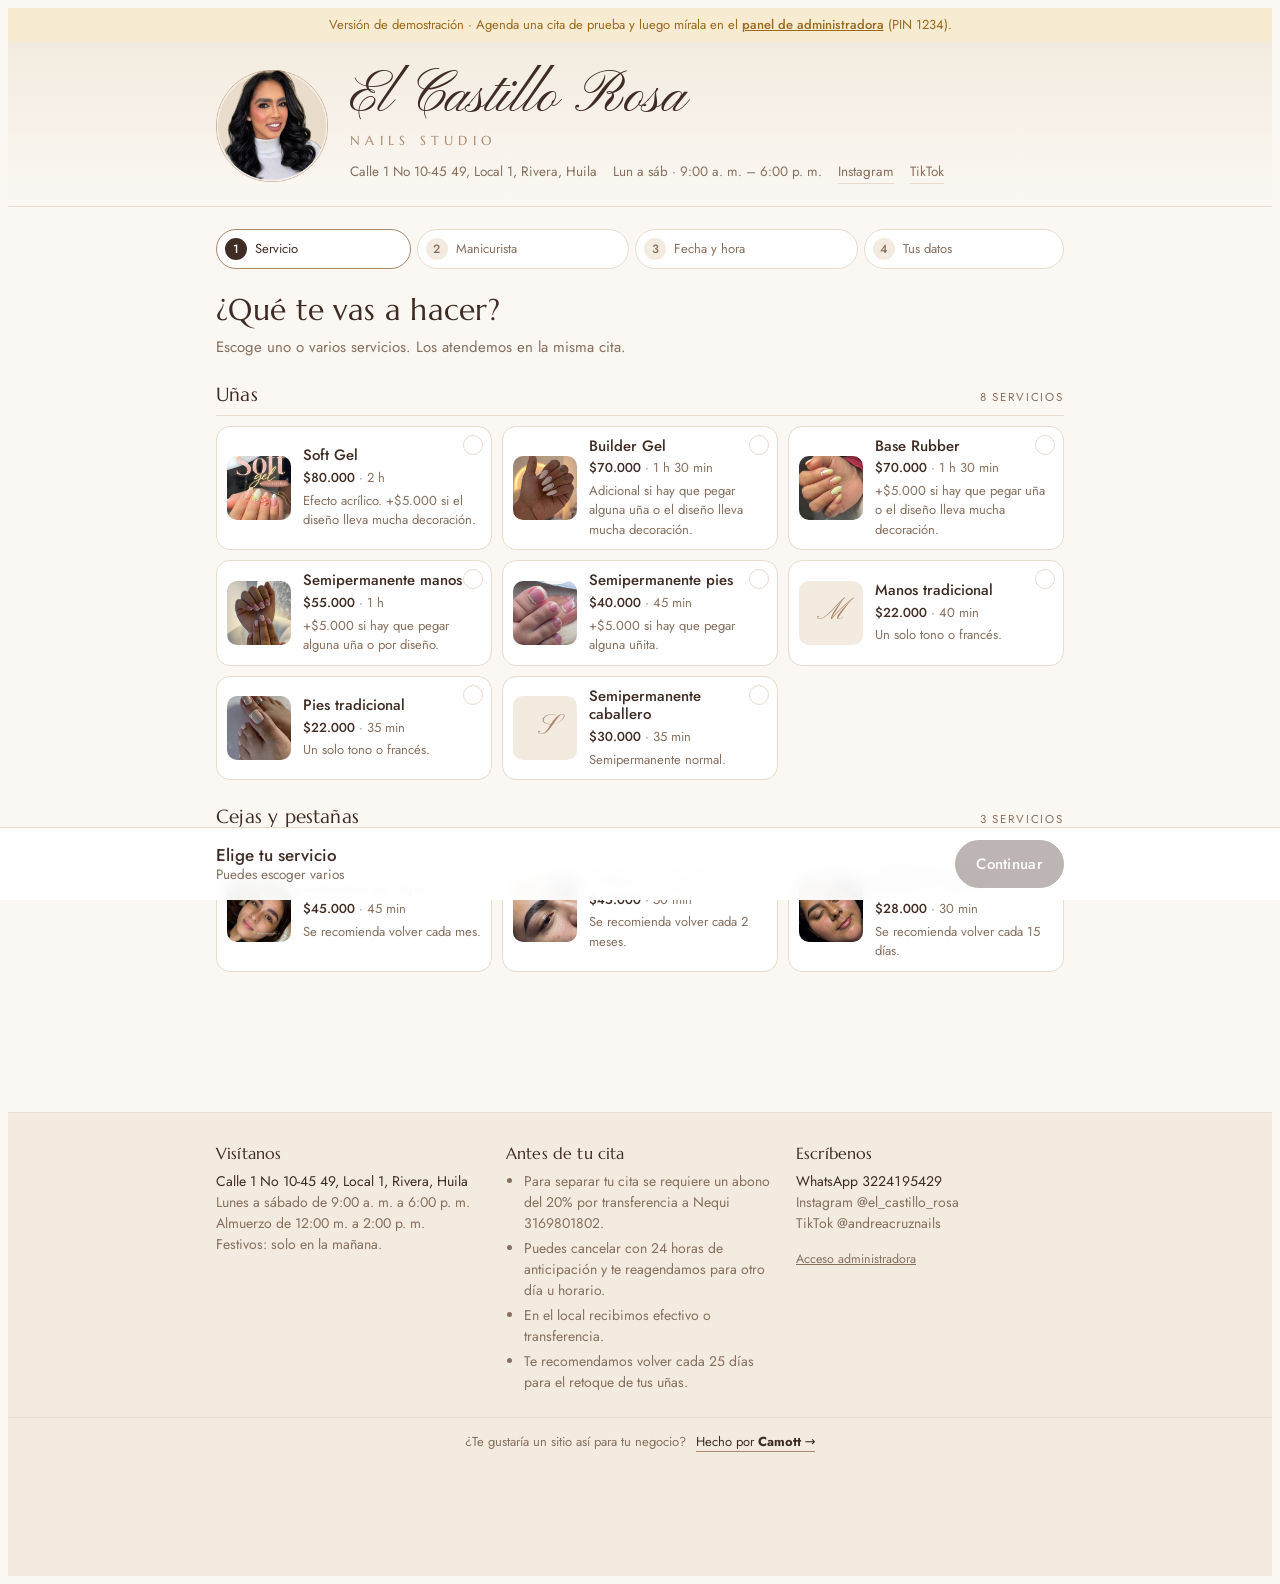
==== index.html @ effc05ff "Add files via upload" ====
<!doctype html>
<html lang="es">
<head>
<meta charset="utf-8">
<meta name="viewport" content="width=device-width,initial-scale=1,viewport-fit=cover">
<title>El Castillo Rosa</title>
<meta name="claude:viewport-fit-sides" content="cover">
<meta name="description" content="Agenda tu cita en El Castillo Rosa Nails Studio, Rivera, Huila. Uñas, cejas y pestañas.">
<link rel="icon" href="img/logo-web.png">
<link rel="preconnect" href="https://fonts.googleapis.com">
<link rel="preconnect" href="https://fonts.gstatic.com" crossorigin>
<link rel="stylesheet" href="https://fonts.googleapis.com/css2?family=Jost:wght@400;500;600&family=Marcellus&family=Pinyon+Script&display=swap">
<link rel="stylesheet" href="styles.css">
<style>
  .wrap { max-width: 880px; margin: 0 auto; padding-left: max(16px, env(safe-area-inset-left, 0px)); padding-right: max(16px, env(safe-area-inset-right, 0px)); }
  /* ---------- encabezado ---------- */
  .hero { background: linear-gradient(180deg, var(--linen), var(--bg)); border-bottom: 1px solid var(--line); }
  .hero .wrap { display: grid; grid-template-columns: auto 1fr; gap: 22px; align-items: center; padding-block: 26px 22px; }
  .hero img { width: 112px; height: auto; display: block; }
  .brand { font-family: var(--f-script); font-size: clamp(40px, 9vw, 58px); line-height: 1; color: var(--ink); }
  .brand-sub { font-family: var(--f-display); letter-spacing: .42em; font-size: 12.5px; color: var(--accent); margin-top: 6px; text-transform: uppercase; }
  .hero-meta { display: flex; flex-wrap: wrap; gap: 6px 16px; margin-top: 12px; font-size: 13.5px; color: var(--muted); }
  .hero-meta a { text-decoration: none; border-bottom: 1px solid var(--line); }
  @media (max-width: 520px) { .hero .wrap { grid-template-columns: 1fr; justify-items: center; text-align: center; } .hero-meta { justify-content: center; } .hero img { width: 104px; } }

  /* ---------- pasos ---------- */
  .steps { display: flex; gap: 6px; margin: 22px 0 18px; overflow-x: auto; scrollbar-width: none; }
  .steps::-webkit-scrollbar { display: none; }
  .step { flex: 1 0 auto; white-space: nowrap; display: flex; align-items: center; gap: 8px; font-size: 13px; color: var(--muted); padding: 8px 12px 8px 8px; border-radius: 999px; border: 1px solid var(--line); background: var(--surface); }
  .step b { width: 22px; height: 22px; border-radius: 50%; display: grid; place-items: center; font-weight: 500; font-size: 12px; background: var(--linen); }
  .step.on { color: var(--ink); border-color: var(--accent); }
  .step.on b { background: var(--ink); color: var(--bg); }
  .step.done b { background: var(--accent); color: var(--accent-ink); }
  h2.title { font-size: clamp(24px, 5vw, 30px); }
  .lead { color: var(--muted); margin-top: 4px; }
  main { padding-bottom: 140px; }
  .panel { display: grid; gap: 22px; }

  /* servicios */
  .cat-title { display: flex; align-items: baseline; justify-content: space-between; border-bottom: 1px solid var(--line); padding-bottom: 6px; margin-bottom: 10px; }
  .cat-title h3 { font-size: 19px; }
  .svc-list { display: grid; grid-template-columns: repeat(auto-fill, minmax(250px, 1fr)); gap: 10px; }
  .svc { position: relative; display: grid; grid-template-columns: 64px 1fr; gap: 12px; align-items: center; padding: 10px; border: 1px solid var(--line); border-radius: var(--r);
    background: var(--surface); cursor: pointer; text-align: left; transition: border-color .15s, box-shadow .15s; }
  .svc:hover { border-color: var(--beige); }
  .svc[aria-pressed="true"] { border-color: var(--ink); box-shadow: var(--shadow); }
  .svc .ph { width: 64px; height: 64px; border-radius: 10px; object-fit: cover; background: var(--linen); display: grid; place-items: center; font-family: var(--f-script); font-size: 30px; color: var(--accent); }
  .svc > span:nth-of-type(2) { min-width: 0; padding-right: 18px; }
  .svc .nm { display: block; font-weight: 500; line-height: 1.25; }
  .svc .mt { display: block; font-size: 13px; color: var(--muted); margin-top: 3px; }
  .svc .pr { font-variant-numeric: tabular-nums; color: var(--ink); font-weight: 500; }
  .svc .tick { position: absolute; top: 8px; right: 8px; width: 20px; height: 20px; border-radius: 50%; border: 1.5px solid var(--line); display: grid; place-items: center; font-size: 12px; color: transparent; }
  .svc[aria-pressed="true"] .tick { background: var(--ink); border-color: var(--ink); color: var(--bg); }
  .note { font-size: 13px; color: var(--muted); background: var(--linen); padding: 10px 12px; border-radius: 10px; }
  .retiros { display: flex; flex-wrap: wrap; gap: 8px; }
  .opt { border: 1px solid var(--line); background: var(--surface); padding: 9px 14px; border-radius: 999px; cursor: pointer; font-size: 14px; }
  .opt[aria-pressed="true"] { background: var(--ink); color: var(--bg); border-color: var(--ink); }

  /* diseños */
  .designs { display: grid; grid-template-columns: repeat(auto-fill, minmax(150px, 1fr)); gap: 12px; }
  .dz { border: 1px solid var(--line); border-radius: var(--r); overflow: hidden; background: var(--surface); cursor: pointer; text-align: left; padding: 0; display: grid; }
  .dz img { width: 100%; aspect-ratio: 4/5; object-fit: cover; display: block; max-width: 100%; }
  .dz .cap { padding: 9px 11px; font-size: 13.5px; line-height: 1.3; display: grid; gap: 4px; }
  .dz[aria-pressed="true"] { outline: 2px solid var(--ink); outline-offset: -2px; box-shadow: var(--shadow); }
  .dz .blank { aspect-ratio: 4/5; display: grid; place-items: center; background: var(--linen); font-family: var(--f-display); font-size: 15px; color: var(--muted); padding: 14px; text-align: center; }

  /* equipo */
  .team { display: grid; grid-template-columns: repeat(auto-fill, minmax(180px, 1fr)); gap: 10px; }
  .mem { border: 1px solid var(--line); background: var(--surface); border-radius: var(--r); padding: 14px; display: flex; gap: 12px; align-items: center; cursor: pointer; text-align: left; }
  .mem[aria-pressed="true"] { border-color: var(--ink); box-shadow: var(--shadow); }
  .av { width: 42px; height: 42px; border-radius: 50%; display: grid; place-items: center; background: var(--beige); font-family: var(--f-display); font-size: 17px; flex: none; }
  .mem small { display: block; color: var(--muted); font-size: 12.5px; }

  /* fechas y horas */
  .dates { display: flex; gap: 8px; overflow-x: auto; padding: 4px 2px 10px; scroll-snap-type: x proximity; }
  .date { flex: none; width: 66px; padding: 10px 0 9px; border-radius: 14px; border: 1px solid var(--line); background: var(--surface); cursor: pointer; display: grid; justify-items: center; gap: 1px; scroll-snap-align: start; }
  .date .d { font-family: var(--f-display); font-size: 22px; line-height: 1.1; }
  .date small { font-size: 11.5px; color: var(--muted); text-transform: uppercase; letter-spacing: .06em; }
  .date[aria-pressed="true"] { background: var(--ink); color: var(--bg); border-color: var(--ink); }
  .date[aria-pressed="true"] small { color: var(--bg); opacity: .8; }
  .date[disabled] { opacity: .35; cursor: not-allowed; }
  .date .fest { font-size: 9.5px; color: var(--rose); letter-spacing: .04em; }
  .slots-group h4 { font-family: var(--f-body); font-size: 12px; letter-spacing: .14em; text-transform: uppercase; color: var(--muted); margin-bottom: 8px; font-weight: 500; }
  .slots { display: grid; grid-template-columns: repeat(auto-fill, minmax(96px, 1fr)); gap: 8px; }
  .slot { padding: 10px 6px; border: 1px solid var(--line); border-radius: 10px; background: var(--surface); cursor: pointer; font-variant-numeric: tabular-nums; font-size: 14px; }
  .slot[aria-pressed="true"] { background: var(--ink); color: var(--bg); border-color: var(--ink); }
  .slot[disabled] { text-decoration: line-through; opacity: .38; cursor: not-allowed; background: transparent; }
  .empty { padding: 22px; text-align: center; border: 1px dashed var(--line); border-radius: var(--r); color: var(--muted); }

  /* datos y resumen */
  .form { display: grid; grid-template-columns: 1fr 1fr; gap: 14px; }
  .form .full { grid-column: 1 / -1; }
  @media (max-width: 560px) { .form { grid-template-columns: 1fr; } }
  .summary { border: 1px solid var(--line); border-radius: var(--r); background: var(--surface); overflow: hidden; }
  .summary .row { display: flex; justify-content: space-between; gap: 14px; padding: 11px 16px; border-bottom: 1px solid var(--line); }
  .summary .row:last-child { border-bottom: 0; }
  .summary .row span:first-child { color: var(--muted); }
  .summary .row span:last-child { text-align: right; min-width: 0; }
  .summary .total { background: var(--linen); font-weight: 500; }
  .check { display: flex; gap: 10px; align-items: flex-start; font-size: 14px; }
  .check input { margin-top: 3px; width: 18px; height: 18px; accent-color: var(--ink); flex: none; }

  /* barra inferior */
  .bar { position: fixed; left: 0; right: 0; bottom: 0; background: color-mix(in srgb, var(--surface) 94%, transparent); backdrop-filter: blur(10px);
    border-top: 1px solid var(--line); z-index: 20; padding-bottom: env(safe-area-inset-bottom, 0px); }
  .bar .wrap { display: flex; gap: 12px; align-items: center; padding-block: 12px; }
  .bar .sum { flex: 1; min-width: 0; font-size: 13.5px; color: var(--muted); line-height: 1.3; }
  .bar .sum b { display: block; color: var(--ink); font-size: 17px; font-weight: 500; font-variant-numeric: tabular-nums; }

  /* éxito */
  .done { text-align: center; display: grid; gap: 14px; justify-items: center; padding-top: 10px; }
  .done .seal { width: 76px; height: 76px; border-radius: 50%; display: grid; place-items: center; background: var(--linen); font-size: 34px; color: var(--accent); }
  .pay { width: 100%; max-width: 460px; border: 1px solid var(--line); border-radius: var(--r); background: var(--surface); padding: 18px; display: grid; gap: 10px; text-align: left; }
  .pay .amount { font-family: var(--f-display); font-size: 34px; }
  .copy { display: flex; gap: 8px; align-items: center; justify-content: space-between; background: var(--linen); border-radius: 10px; padding: 8px 8px 8px 14px; }
  .copy code { font-family: var(--f-body); font-size: 18px; letter-spacing: .06em; font-variant-numeric: tabular-nums; user-select: all; }

  footer { border-top: 1px solid var(--line); background: var(--linen); }
  .credit { border-top: 1px solid var(--line); padding-bottom: 110px; }
  .credit .wrap { display: flex; flex-wrap: wrap; justify-content: center; gap: 4px 10px; padding-block: 14px; font-size: 13px; color: var(--muted); text-align: center; }
  .credit a { color: var(--ink); text-decoration: none; border-bottom: 1px solid var(--accent); }
  .credit a:hover { color: var(--accent); }
  footer > .wrap:first-child { padding-block: 28px 24px; display: grid; grid-template-columns: repeat(auto-fit, minmax(220px, 1fr)); gap: 22px; font-size: 14px; }
  footer h4 { font-size: 16px; margin-bottom: 6px; }
  footer ul { margin: 0; padding-left: 18px; color: var(--muted); display: grid; gap: 4px; }
  footer .admin { font-size: 12.5px; color: var(--muted); }
</style>
</head>
<body>
<div class="demo-bar" id="demoBar" hidden>Versión de demostración · Agenda una cita de prueba y luego mírala en el <a href="admin.html" style="font-weight:500">panel de administradora</a> (PIN 1234).</div>

<header class="hero">
  <div class="wrap">
    <img src="img/logo-web.png" alt="Logo de El Castillo Rosa" width="112" height="118">
    <div>
      <div class="brand">El Castillo Rosa</div>
      <div class="brand-sub">Nails Studio</div>
      <div class="hero-meta">
        <span id="hDir"></span>
        <span>Lun a sáb · 9:00 a. m. – 6:00 p. m.</span>
        <a id="hIg" target="_blank" rel="noopener">Instagram</a>
        <a id="hTk" target="_blank" rel="noopener">TikTok</a>
      </div>
    </div>
  </div>
</header>

<main class="wrap">
  <nav class="steps" id="steps" aria-label="Pasos para agendar"></nav>
  <section class="panel" id="panel" aria-live="polite"></section>
</main>

<div class="bar" id="bar">
  <div class="wrap">
    <div class="sum" id="barSum"></div>
    <button class="btn ghost" id="btnBack" type="button">Atrás</button>
    <button class="btn" id="btnNext" type="button">Continuar</button>
  </div>
</div>

<footer>
  <div class="wrap">
    <div>
      <h4>Visítanos</h4>
      <p id="fDir"></p>
      <p class="muted">Lunes a sábado de 9:00 a. m. a 6:00 p. m.<br>Almuerzo de 12:00 m. a 2:00 p. m.<br>Festivos: solo en la mañana.</p>
    </div>
    <div>
      <h4>Antes de tu cita</h4>
      <ul id="fRules"></ul>
    </div>
    <div>
      <h4>Escríbenos</h4>
      <p>WhatsApp <span class="num" id="fWa"></span></p>
      <p class="muted">Instagram @<span id="fIg"></span><br>TikTok @<span id="fTk"></span></p>
      <p style="margin-top:14px"><a class="admin" href="admin.html">Acceso administradora</a></p>
    </div>
  </div>
  <div class="credit">
    <div class="wrap">
      <span>¿Te gustaría un sitio así para tu negocio?</span>
      <a href="https://camott.com" target="_blank" rel="noopener">Hecho por <b>Camott</b> →</a>
    </div>
  </div>
</footer>
<div class="toast" id="toast" role="status"></div>

<script src="config.js"></script>
<script src="core.js"></script>
<script>
(function () {
  const C = CR_CONFIG, N = C.negocio, $ = (s) => document.querySelector(s);
  const S = { servicios: [], retiro: "", diseno: "", disenoNota: "", staff: "any", fecha: "", hora: "", staffAsignada: "", nombre: "", telefono: "", notas: "", acepta: false };
  let paso = 0, ocupado = [], enviando = false;

  /* textos fijos */
  $("#demoBar").hidden = !CR.demo;
  $("#hDir").textContent = `${N.direccion}, ${N.ciudad}`; $("#fDir").textContent = `${N.direccion}, ${N.ciudad}`;
  $("#hIg").href = `https://instagram.com/${N.instagram}`; $("#hTk").href = `https://tiktok.com/@${N.tiktok}`;
  $("#fWa").textContent = N.whatsapp; $("#fIg").textContent = N.instagram; $("#fTk").textContent = N.tiktok;
  $("#fRules").innerHTML = [
    `Para separar tu cita se requiere un abono del ${N.abonoPct}% por transferencia a Nequi ${N.nequi}.`,
    `Puedes cancelar con ${N.cancelacionHoras} horas de anticipación y te reagendamos para otro día u horario.`,
    "En el local recibimos efectivo o transferencia.",
    "Te recomendamos volver cada 25 días para el retoque de tus uñas."
  ].map((t) => `<li>${CR.esc(t)}</li>`).join("");

  const toast = (t) => { const e = $("#toast"); e.textContent = t; e.classList.add("show"); clearTimeout(e._t); e._t = setTimeout(() => e.classList.remove("show"), 2600); };
  const llevaDiseno = () => S.servicios.some((id) => (CR.servicio(id) || {}).disenos);
  const llevaUnas = () => S.servicios.some((id) => (CR.servicio(id) || {}).cat === "Uñas");
  const pasos = () => ["servicio", ...(llevaDiseno() ? ["diseno"] : []), "manicurista", "horario", "datos"];
  const NOMBRES = { servicio: "Servicio", diseno: "Diseño", manicurista: "Manicurista", horario: "Fecha y hora", datos: "Tus datos" };
  const calc = () => CR.calcular(S.servicios, llevaUnas() ? S.retiro : "");
  const iniciales = (n) => n.split(" ").map((x) => x[0]).slice(0, 2).join("");

  function render() {
    const ps = pasos(); if (paso >= ps.length) paso = ps.length - 1;
    $("#steps").innerHTML = ps.map((p, i) => `<div class="step ${i === paso ? "on" : i < paso ? "done" : ""}"><b>${i < paso ? "✓" : i + 1}</b>${NOMBRES[p]}</div>`).join("");
    const k = ps[paso];
    ({ servicio: vServicio, diseno: vDiseno, manicurista: vEquipo, horario: vHorario, datos: vDatos })[k]();
    barra();
  }
  function barra() {
    const c = calc(), k = pasos()[paso];
    $("#barSum").innerHTML = S.servicios.length
      ? `<b>${CR.money(c.precio)}</b>${S.servicios.length} servicio${S.servicios.length > 1 ? "s" : ""} · ${CR.dur(c.min)}`
      : `<b>Elige tu servicio</b>Puedes escoger varios`;
    $("#btnBack").hidden = paso === 0;
    const ok = { servicio: S.servicios.length > 0, diseno: !!S.diseno, manicurista: !!S.staff, horario: !!S.hora, datos: S.nombre.trim().length > 1 && CR.tel(S.telefono).length === 10 && S.acepta }[k];
    $("#btnNext").disabled = !ok || enviando;
    $("#btnNext").textContent = k === "datos" ? (enviando ? "Agendando…" : "Agendar cita") : "Continuar";
  }

  /* ---------- paso: servicio ---------- */
  function vServicio() {
    const cats = [...new Set(CR.cat.servicios.filter((s) => s.activo !== false).map((s) => s.cat))];
    let h = `<div><h2 class="title">¿Qué te vas a hacer?</h2><p class="lead">Escoge uno o varios servicios. Los atendemos en la misma cita.</p></div>`;
    cats.forEach((cat) => {
      const list = CR.cat.servicios.filter((s) => s.cat === cat && s.activo !== false);
      h += `<div><div class="cat-title"><h3>${CR.esc(cat)}</h3><span class="eyebrow">${list.length} servicios</span></div><div class="svc-list">`;
      list.forEach((s) => {
        const on = S.servicios.includes(s.id);
        h += `<button type="button" class="svc" data-svc="${s.id}" aria-pressed="${on}">
          ${s.foto ? `<img class="ph" src="${CR.esc(s.foto)}" alt="" loading="lazy">` : `<span class="ph" aria-hidden="true">${CR.esc(s.nombre[0])}</span>`}
          <span><span class="nm">${CR.esc(s.nombre)}</span><span class="mt"><span class="pr">${CR.money(s.precio)}</span> · ${CR.dur(+s.min)}</span>
          ${s.nota ? `<span class="mt" style="display:block">${CR.esc(s.nota)}</span>` : ""}</span>
          <span class="tick" aria-hidden="true">✓</span></button>`;
      });
      h += `</div></div>`;
    });
    if (llevaUnas()) {
      h += `<div><div class="cat-title"><h3>¿Necesitas retiro?</h3></div><div class="retiros">` +
        CR.cat.retiros.map((r) => `<button type="button" class="opt" data-ret="${r.id}" aria-pressed="${S.retiro === r.id}">${CR.esc(r.nombre)}${r.precio ? ` · ${CR.money(r.precio)}` : ""}</button>`).join("") +
        `</div></div>`;
    }
    $("#panel").innerHTML = h;
    $("#panel").querySelectorAll("[data-svc]").forEach((b) => (b.onclick = () => {
      const id = b.dataset.svc; S.servicios = S.servicios.includes(id) ? S.servicios.filter((x) => x !== id) : [...S.servicios, id];
      if (!llevaDiseno()) { S.diseno = ""; } S.hora = ""; render();
    }));
    $("#panel").querySelectorAll("[data-ret]").forEach((b) => (b.onclick = () => { S.retiro = b.dataset.ret; S.hora = ""; render(); }));
  }

  /* ---------- paso: diseño ---------- */
  function vDiseno() {
    let h = `<div><h2 class="title">Escoge tu diseño</h2><p class="lead">Son trabajos reales del salón. Los diseños con mucha decoración pueden tener un adicional de $5.000 que se confirma en el local.</p></div><div class="designs">`;
    CR.cat.disenos.forEach((d) => {
      h += `<button type="button" class="dz" data-dz="${d.id}" aria-pressed="${S.diseno === d.id}"><img src="${CR.esc(d.foto)}" alt="${CR.esc(d.nombre)}" loading="lazy">
        <span class="cap">${CR.esc(d.nombre)}${d.deco ? `<span class="chip warn">Puede tener adicional</span>` : ""}</span></button>`;
    });
    h += `<button type="button" class="dz" data-dz="sencillo" aria-pressed="${S.diseno === "sencillo"}"><span class="blank">Un solo tono o francés</span><span class="cap">Sencillo, sin decoración</span></button>
      <button type="button" class="dz" data-dz="propio" aria-pressed="${S.diseno === "propio"}"><span class="blank">Tengo mi propia referencia</span><span class="cap">La envías por WhatsApp</span></button></div>
      <div class="field" ${S.diseno === "propio" ? "" : "hidden"} id="refBox"><label for="refNota">Cuéntanos tu idea (colores, forma, largo)</label>
      <textarea class="input" id="refNota" placeholder="Ej.: almendradas, tono nude con francés dorado">${CR.esc(S.disenoNota)}</textarea></div>`;
    $("#panel").innerHTML = h;
    $("#panel").querySelectorAll("[data-dz]").forEach((b) => (b.onclick = () => { S.diseno = b.dataset.dz; render(); if (S.diseno === "propio") $("#refNota").focus(); }));
    const t = $("#refNota"); if (t) t.oninput = () => (S.disenoNota = t.value);
  }

  /* ---------- paso: manicurista ---------- */
  function vEquipo() {
    const eq = CR.cat.equipo.filter((m) => m.activa !== false);
    let h = `<div><h2 class="title">¿Con quién te quieres atender?</h2><p class="lead">Elige a tu manicurista de confianza. Si ya tiene una cita a esa hora, el horario aparecerá ocupado.</p></div><div class="team">
      <button type="button" class="mem" data-mem="any" aria-pressed="${S.staff === "any"}"><span class="av">✦</span><span>La que esté disponible<small>Te mostramos más horarios</small></span></button>`;
    eq.forEach((m) => { h += `<button type="button" class="mem" data-mem="${m.id}" aria-pressed="${S.staff === m.id}"><span class="av">${CR.esc(iniciales(m.nombre))}</span><span>${CR.esc(m.nombre)}<small>${diasTexto(m.dias)}</small></span></button>`; });
    $("#panel").innerHTML = h + "</div>";
    $("#panel").querySelectorAll("[data-mem]").forEach((b) => (b.onclick = () => { S.staff = b.dataset.mem; S.hora = ""; render(); }));
  }
  function diasTexto(d) { d = (d || []).slice().sort(); if (d.join() === "1,2,3,4,5,6") return "Lunes a sábado"; return d.map((x) => CR.DIAS_C[x]).join(", "); }

  /* ---------- paso: horario ---------- */
  async function vHorario() {
    const c = calc();
    const dias = [];
    for (let i = 0; i <= C.horario.diasAdelante; i++) { const f = CR.addDays(CR.hoy(), i); dias.push(f); }
    if (!S.fecha) S.fecha = dias.find((f) => CR.bloquesDelDia(f).length && (f !== CR.hoy() || CR.horarios(f, c.min, []).length)) || dias[0];
    $("#panel").innerHTML = `<div><h2 class="title">Fecha y hora</h2><p class="lead">Tu cita dura aprox. ${CR.dur(c.min)}. Solo mostramos horas en las que alcanzamos a terminar antes del almuerzo o del cierre.</p></div>
      <div class="dates" id="dates" role="group" aria-label="Fechas">${dias.map((f) => {
        const d = CR.parse(f), cerrado = !CR.bloquesDelDia(f).length, fest = CR.festivo(f);
        return `<button type="button" class="date" data-f="${f}" aria-pressed="${S.fecha === f}" ${cerrado ? "disabled" : ""} aria-label="${CR.fechaLarga(f)}${fest ? ", festivo" : ""}">
          <small>${CR.DIAS_C[d.getDay()]}</small><span class="d">${d.getDate()}</span><small>${CR.MESES[d.getMonth()].slice(0, 3)}</small>${fest && !cerrado ? `<span class="fest">FESTIVO</span>` : ""}</button>`;
      }).join("")}</div><div id="slots"><div class="empty">Cargando horarios…</div></div>`;
    const sel = $("#dates").querySelector('[aria-pressed="true"]'); if (sel) sel.scrollIntoView({ inline: "center", block: "nearest" });
    $("#dates").querySelectorAll("[data-f]").forEach((b) => (b.onclick = () => { S.fecha = b.dataset.f; S.hora = ""; $("#dates").querySelectorAll("[data-f]").forEach((x) => x.setAttribute("aria-pressed", x === b)); pintarSlots(); barra(); }));
    try { ocupado = (await CR.api.ocupado()).ocupado || []; } catch (e) { $("#slots").innerHTML = `<div class="empty">No pudimos cargar la agenda. Revisa tu conexión e intenta de nuevo.</div>`; return; }
    pintarSlots();
  }
  function pintarSlots() {
    const c = calc(), lista = CR.horarios(S.fecha, c.min, ocupado);
    const disp = (s) => (S.staff === "any" ? s.libres.length > 0 : s.libres.includes(S.staff));
    const fest = CR.festivo(S.fecha);
    let h = `<p class="muted" style="margin-bottom:12px">${CR.fechaLarga(S.fecha)}${fest ? ` · ${CR.esc(fest)} (festivo, abrimos solo en la mañana)` : ""}</p>`;
    if (!lista.length || !lista.some(disp)) {
      h += `<div class="empty">No quedan horarios para ${S.staff === "any" ? "este día" : CR.esc(CR.miembro(S.staff).nombre) + " este día"}. Prueba con otra fecha${S.staff !== "any" ? " o con otra manicurista" : ""}.</div>`;
    } else {
      [["Mañana", (m) => m < 720], ["Tarde", (m) => m >= 720]].forEach(([t, f]) => {
        const g = lista.filter((s) => f(CR.toMin(s.hora))); if (!g.length) return;
        h += `<div class="slots-group" style="margin-bottom:16px"><h4>${t}</h4><div class="slots">${g.map((s) =>
          `<button type="button" class="slot" data-h="${s.hora}" aria-pressed="${S.hora === s.hora}" ${disp(s) ? "" : 'disabled aria-label="' + CR.hora12(s.hora) + ' ocupado"'}>${CR.hora12(s.hora)}</button>`).join("")}</div></div>`;
      });
    }
    $("#slots").innerHTML = h;
    $("#slots").querySelectorAll("[data-h]").forEach((b) => (b.onclick = () => {
      S.hora = b.dataset.h; const s = lista.find((x) => x.hora === S.hora);
      S.staffAsignada = S.staff === "any" ? CR.asignar(s.libres, S.fecha, ocupado) : S.staff;
      $("#slots").querySelectorAll("[data-h]").forEach((x) => x.setAttribute("aria-pressed", x === b)); barra();
    }));
  }

  /* ---------- paso: datos ---------- */
  function filas() {
    const c = calc(), m = CR.miembro(S.staffAsignada), r = llevaUnas() ? CR.retiro(S.retiro) : null;
    const dz = S.diseno === "sencillo" ? "Un solo tono o francés" : S.diseno === "propio" ? "Referencia propia" + (S.disenoNota ? `: ${S.disenoNota}` : "") : (CR.diseno(S.diseno) || {}).nombre;
    return [["Servicio", CR.nombresServicios(S.servicios)], ...(dz ? [["Diseño", dz]] : []), ...(r && r.precio ? [["Retiro", r.nombre]] : []),
      ["Fecha", CR.fechaLarga(S.fecha)], ["Hora", `${CR.hora12(S.hora)} · ${CR.dur(c.min)}`], ["Manicurista", m ? m.nombre : ""],
      ["Total aproximado", CR.money(c.precio)], [`Abono para separar (${N.abonoPct}%)`, CR.money(c.abono)]];
  }
  function vDatos() {
    $("#panel").innerHTML = `<div><h2 class="title">Tus datos</h2><p class="lead">Te escribiremos a este WhatsApp para confirmar tu cita.</p></div>
      <div class="form">
        <div class="field"><label for="fNombre">Nombre completo</label><input class="input" id="fNombre" autocomplete="name" value="${CR.esc(S.nombre)}"></div>
        <div class="field"><label for="fTel">WhatsApp (10 dígitos)</label><input class="input num" id="fTel" inputmode="tel" autocomplete="tel" placeholder="3xx xxx xxxx" value="${CR.esc(S.telefono)}"></div>
        <div class="field full"><label for="fNotas">Algo que debamos saber (opcional)</label><textarea class="input" id="fNotas" placeholder="Ej.: tengo una uña partida, quiero forma cuadrada">${CR.esc(S.notas)}</textarea></div>
      </div>
      <div class="summary">${filas().map(([a, b], i, arr) => `<div class="row ${i >= arr.length - 2 ? "total" : ""}"><span>${CR.esc(a)}</span><span>${CR.esc(b)}</span></div>`).join("")}</div>
      <label class="check"><input type="checkbox" id="fAcepta" ${S.acepta ? "checked" : ""}><span>Entiendo que mi cita queda separada al enviar el abono del ${N.abonoPct}% (${CR.money(calc().abono)}) a Nequi ${N.nequi}, y que puedo cancelar o reagendar con ${N.cancelacionHoras} horas de anticipación.</span></label>`;
    $("#fNombre").oninput = (e) => { S.nombre = e.target.value; barra(); };
    $("#fTel").oninput = (e) => { S.telefono = e.target.value; barra(); };
    $("#fNotas").oninput = (e) => (S.notas = e.target.value);
    $("#fAcepta").onchange = (e) => { S.acepta = e.target.checked; barra(); };
  }

  async function agendar() {
    enviando = true; barra();
    const c = calc();
    const cita = { fecha: S.fecha, hora: S.hora, min: c.min, staff: S.staffAsignada, servicios: S.servicios, retiro: llevaUnas() ? S.retiro : "",
      diseno: S.diseno, disenoNota: S.disenoNota, nombre: S.nombre.trim(), telefono: CR.tel(S.telefono), notas: S.notas.trim(), total: c.precio, abono: c.abono };
    try {
      const r = await CR.api.crearCita(cita);
      exito(r.cita || cita);
    } catch (e) {
      enviando = false;
      if (e.code === "ocupado") { toast(e.message); S.hora = ""; paso = pasos().indexOf("horario"); render(); }
      else { toast("No se pudo agendar. Revisa tu conexión e intenta de nuevo."); barra(); }
    }
  }
  function exito(cita) {
    const c = calc(), cod = String(cita.id || "").slice(-5).toUpperCase();
    const msg = `Hola, soy ${S.nombre.trim()}. Acabo de agendar una cita en ${N.nombre}:\n` + filas().slice(0, -2).map(([a, b]) => `• ${a}: ${b}`).join("\n") +
      `\n• Total aprox.: ${CR.money(c.precio)}\n\nTe envío el comprobante del abono de ${CR.money(c.abono)} (Nequi ${N.nequi}).${cod ? ` Código de cita: ${cod}` : ""}`;
    $("#steps").innerHTML = ""; $("#bar").hidden = true;
    $("#panel").innerHTML = `<div class="done">
      <div class="seal" aria-hidden="true">✦</div>
      <h2 class="title">¡Tu cita quedó apartada, ${CR.esc(CR.primerNombre(S.nombre))}!</h2>
      <p class="lead" style="max-width:520px">${CR.esc(CR.fechaLarga(S.fecha))} a las ${CR.hora12(S.hora)} con ${CR.esc((CR.miembro(S.staffAsignada) || {}).nombre || "")}. Para confirmarla, envía el abono y el comprobante por WhatsApp.</p>
      <div class="pay">
        <span class="eyebrow">Abono del ${N.abonoPct}%</span>
        <span class="amount num">${CR.money(c.abono)}</span>
        <span class="muted">Transfiere a Nequi:</span>
        <div class="copy"><code id="nequi">${N.nequi}</code><button class="btn soft sm" id="cp" type="button">Copiar</button></div>
        <a class="btn wa" href="${CR.wa(N.whatsapp, msg)}" target="_blank" rel="noopener">Enviar comprobante por WhatsApp</a>
        <p class="muted" style="font-size:13px">Si el enlace no abre, escríbenos al ${N.whatsapp}. El resto del valor se paga en el local en efectivo o transferencia.${cod ? ` Tu código de cita es <b class="num">${cod}</b>.` : ""}</p>
      </div>
      <button class="btn ghost" id="otra" type="button">Agendar otra cita</button></div>`;
    $("#cp").onclick = () => { const ok = () => toast("Número copiado"); navigator.clipboard ? navigator.clipboard.writeText(N.nequi).then(ok, () => sel()) : sel(); };
    const sel = () => { const r = document.createRange(); r.selectNodeContents($("#nequi")); const s = getSelection(); s.removeAllRanges(); s.addRange(r); toast("Número seleccionado, cópialo"); };
    $("#otra").onclick = () => location.reload();
    window.scrollTo({ top: 0, behavior: "smooth" });
  }

  $("#btnNext").onclick = () => { const k = pasos()[paso]; if (k === "datos") return agendar(); paso++; render(); window.scrollTo({ top: $("#steps").offsetTop - 10, behavior: "smooth" }); };
  $("#btnBack").onclick = () => { paso = Math.max(0, paso - 1); render(); };

  CR.api.catalogo().then((r) => { CR.aplicarCatalogo(r); render(); }).catch(() => render());
  render();
})();
</script>
</body>
</html>
---- styles.css ----
/* El Castillo Rosa — estilos compartidos
   Concepto: tocador de salón — fondo blanco cálido, tarjetas de lino beige,
   tipografía de vitrina (Marcellus) y la firma en caligrafía solo en la marca. */
:root {
  --bg: #fbf8f3;
  --surface: #ffffff;
  --linen: #f3ebdf;
  --beige: #e6d7c3;
  --ink: #3f2d25;
  --muted: #86705f;
  --line: #e7dccd;
  --accent: #a9886d;
  --accent-ink: #ffffff;
  --rose: #c9958c;
  --ok: #4f7d5a;
  --ok-bg: #e5efe3;
  --warn: #9a6a1c;
  --warn-bg: #f7ebd2;
  --bad: #a1463c;
  --bad-bg: #f6e1dc;
  --info: #5b6f8a;
  --info-bg: #e3e9f1;
  --shadow: 0 1px 2px rgba(63, 45, 37, .06), 0 8px 24px -12px rgba(63, 45, 37, .18);
  --f-script: "Pinyon Script", "Brush Script MT", cursive;
  --f-display: "Marcellus", "Cormorant Garamond", Georgia, serif;
  --f-body: "Jost", "Avenir Next", "Segoe UI", system-ui, sans-serif;
  --r: 14px;
}
@media (prefers-color-scheme: dark) {
  :root:not([data-theme="light"]) {
    --bg: #1c1714; --surface: #251f1b; --linen: #2d2621; --beige: #4a3c32; --ink: #f1e6da; --muted: #b5a291;
    --line: #3a302a; --accent: #cdb093; --accent-ink: #1c1714; --rose: #d8a99f;
    --ok: #9cc7a4; --ok-bg: #233127; --warn: #e2bd78; --warn-bg: #3a2f1c; --bad: #e59a8f; --bad-bg: #3d2420; --info: #a9bbd4; --info-bg: #232b36;
    --shadow: 0 1px 2px rgba(0,0,0,.3), 0 10px 26px -14px rgba(0,0,0,.6);
    color-scheme: dark;
  }
}
:root[data-theme="dark"] {
  --bg: #1c1714; --surface: #251f1b; --linen: #2d2621; --beige: #4a3c32; --ink: #f1e6da; --muted: #b5a291;
  --line: #3a302a; --accent: #cdb093; --accent-ink: #1c1714; --rose: #d8a99f;
  --ok: #9cc7a4; --ok-bg: #233127; --warn: #e2bd78; --warn-bg: #3a2f1c; --bad: #e59a8f; --bad-bg: #3d2420; --info: #a9bbd4; --info-bg: #232b36;
  --shadow: 0 1px 2px rgba(0,0,0,.3), 0 10px 26px -14px rgba(0,0,0,.6);
  color-scheme: dark;
}
* { box-sizing: border-box; }
[hidden] { display: none !important; }
body { background: var(--bg); color: var(--ink); font-family: var(--f-body); font-size: 15px; line-height: 1.5; -webkit-font-smoothing: antialiased; }
h1, h2, h3, h4 { font-family: var(--f-display); font-weight: 400; margin: 0; text-wrap: balance; letter-spacing: .01em; }
p { margin: 0; }
button, input, select, textarea { font: inherit; color: inherit; }
a { color: inherit; }
:focus-visible { outline: 2px solid var(--accent); outline-offset: 2px; }
.num { font-variant-numeric: tabular-nums; }
.muted { color: var(--muted); }
.eyebrow { font-size: 11.5px; letter-spacing: .16em; text-transform: uppercase; color: var(--muted); }

.btn { display: inline-flex; align-items: center; justify-content: center; gap: 8px; border: 1px solid var(--ink); background: var(--ink); color: var(--bg);
  padding: 12px 20px; border-radius: 999px; cursor: pointer; font-weight: 500; letter-spacing: .02em; text-decoration: none; transition: transform .12s, opacity .12s; }
.btn:hover { opacity: .92; }
.btn:active { transform: scale(.98); }
.btn[disabled] { opacity: .35; cursor: not-allowed; }
.btn.ghost { background: transparent; color: var(--ink); border-color: var(--line); }
.btn.soft { background: var(--linen); color: var(--ink); border-color: transparent; }
.btn.sm { padding: 7px 13px; font-size: 13.5px; }
.btn.wa { background: #1f7a4c; border-color: #1f7a4c; color: #fff; }

.chip { display: inline-flex; align-items: center; gap: 6px; font-size: 12.5px; padding: 3px 10px; border-radius: 999px; background: var(--linen); color: var(--ink); white-space: nowrap; }
.chip.ok { background: var(--ok-bg); color: var(--ok); }
.chip.warn { background: var(--warn-bg); color: var(--warn); }
.chip.bad { background: var(--bad-bg); color: var(--bad); }
.chip.info { background: var(--info-bg); color: var(--info); }

.field { display: grid; gap: 6px; }
.field label { font-size: 13px; color: var(--muted); }
.input { width: 100%; padding: 11px 13px; border: 1px solid var(--line); border-radius: 10px; background: var(--surface); }
.input:focus { outline: 2px solid var(--accent); outline-offset: 0; border-color: transparent; }
textarea.input { resize: vertical; min-height: 76px; }

.toast { position: fixed; left: 50%; bottom: calc(24px + env(safe-area-inset-bottom, 0px)); transform: translateX(-50%) translateY(20px); background: var(--ink); color: var(--bg);
  padding: 11px 18px; border-radius: 12px; opacity: 0; transition: .25s; z-index: 100; pointer-events: none; max-width: calc(100% - 32px); text-align: center; }
.toast.show { opacity: 1; transform: translateX(-50%) translateY(0); }
.demo-bar { background: var(--warn-bg); color: var(--warn); font-size: 13px; text-align: center; padding-block: 7px;
  padding-left: max(16px, env(safe-area-inset-left, 0px)); padding-right: max(16px, env(safe-area-inset-right, 0px)); }
.script { font-family: var(--f-script); font-weight: 400; }
@media (prefers-reduced-motion: reduce) { * { transition: none !important; animation: none !important; } }
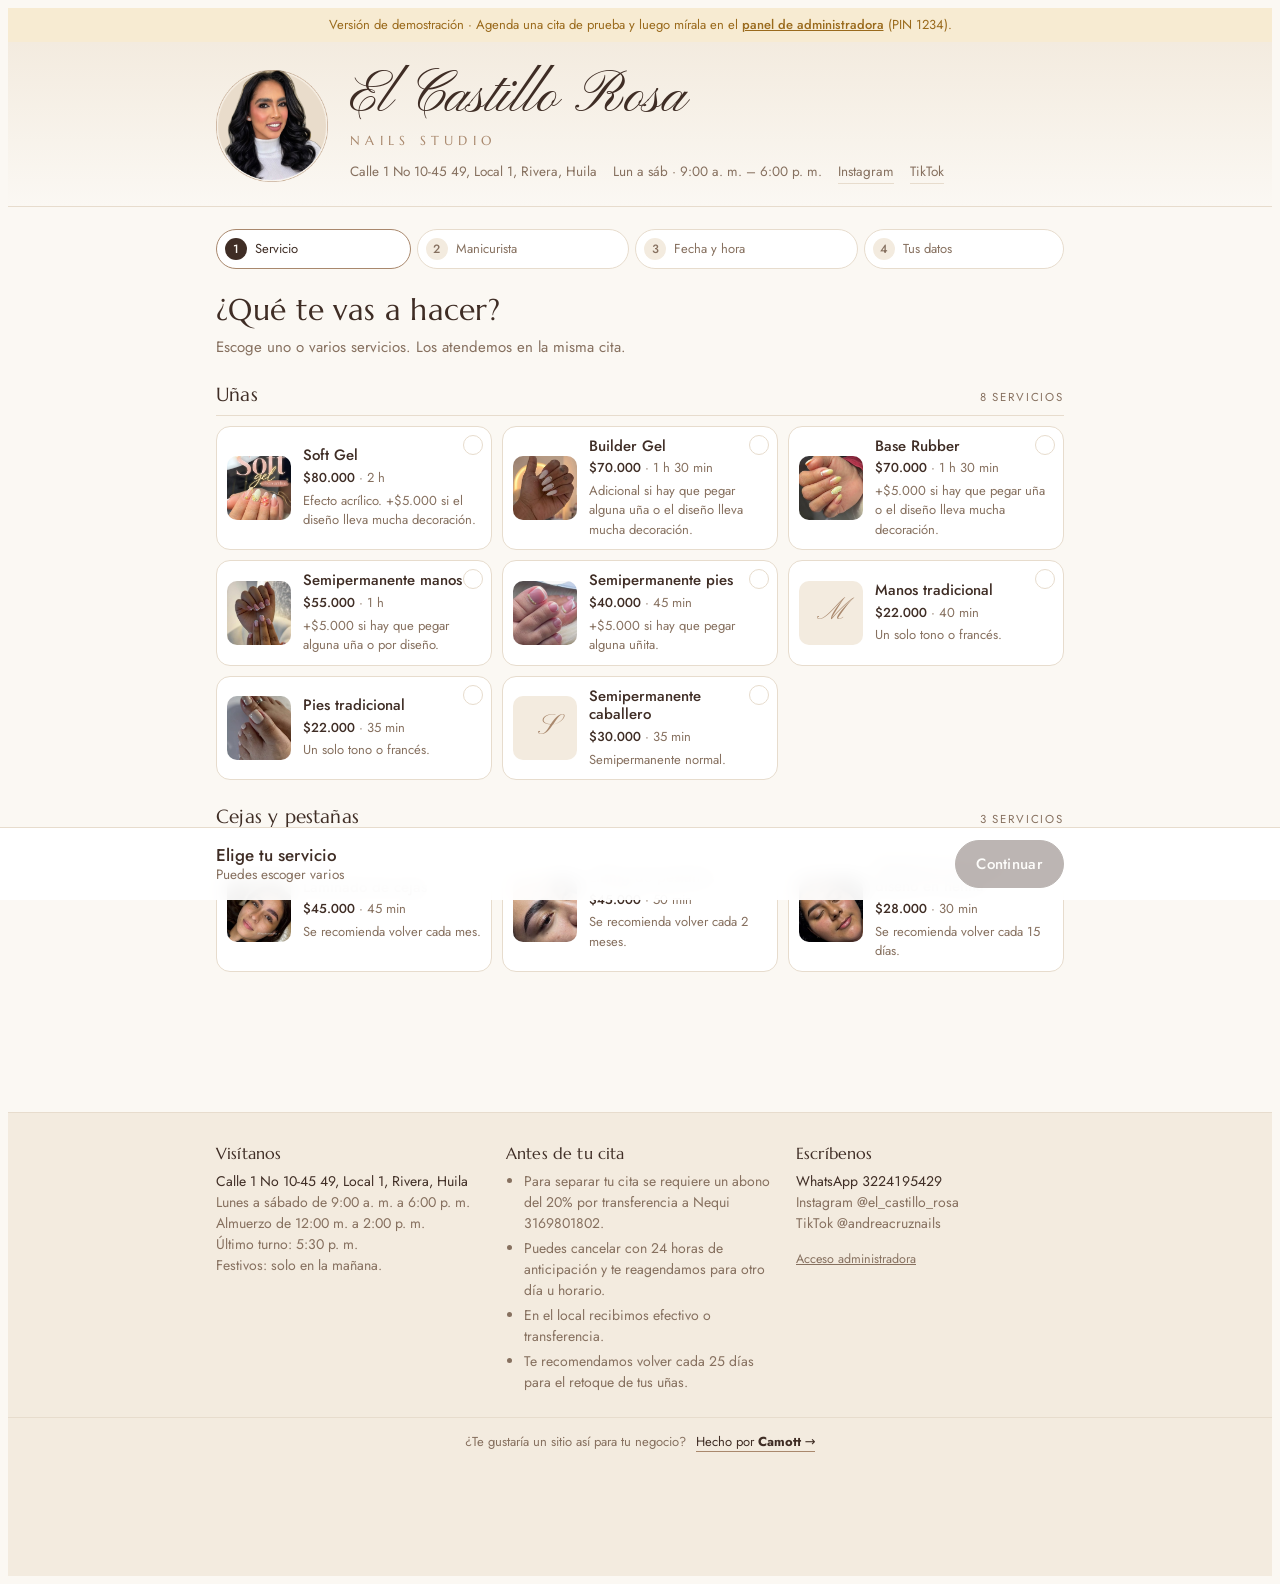
==== commit d1725d64: "Último turno 5:30 p. m. y agregar/editar/eliminar manicuristas Co-Authored-By: Claude Opus 5.5 <nore" ====
--- a/index.html
+++ b/index.html
@@ -163,7 +163,7 @@
     <div>
       <h4>Visítanos</h4>
       <p id="fDir"></p>
-      <p class="muted">Lunes a sábado de 9:00 a. m. a 6:00 p. m.<br>Almuerzo de 12:00 m. a 2:00 p. m.<br>Festivos: solo en la mañana.</p>
+      <p class="muted">Lunes a sábado de 9:00 a. m. a 6:00 p. m.<br>Almuerzo de 12:00 m. a 2:00 p. m.<br>Último turno: 5:30 p. m.<br>Festivos: solo en la mañana.</p>
     </div>
     <div>
       <h4>Antes de tu cita</h4>
@@ -294,7 +294,7 @@
     const dias = [];
     for (let i = 0; i <= C.horario.diasAdelante; i++) { const f = CR.addDays(CR.hoy(), i); dias.push(f); }
     if (!S.fecha) S.fecha = dias.find((f) => CR.bloquesDelDia(f).length && (f !== CR.hoy() || CR.horarios(f, c.min, []).length)) || dias[0];
-    $("#panel").innerHTML = `<div><h2 class="title">Fecha y hora</h2><p class="lead">Tu cita dura aprox. ${CR.dur(c.min)}. Solo mostramos horas en las que alcanzamos a terminar antes del almuerzo o del cierre.</p></div>
+    $("#panel").innerHTML = `<div><h2 class="title">Fecha y hora</h2><p class="lead">Tu cita dura aprox. ${CR.dur(c.min)}. En la mañana mostramos las horas en las que alcanzamos a terminar antes del almuerzo. En la tarde, el último turno es a las 5:30 p. m.</p></div>
       <div class="dates" id="dates" role="group" aria-label="Fechas">${dias.map((f) => {
         const d = CR.parse(f), cerrado = !CR.bloquesDelDia(f).length, fest = CR.festivo(f);
         return `<button type="button" class="date" data-f="${f}" aria-pressed="${S.fecha === f}" ${cerrado ? "disabled" : ""} aria-label="${CR.fechaLarga(f)}${fest ? ", festivo" : ""}">
